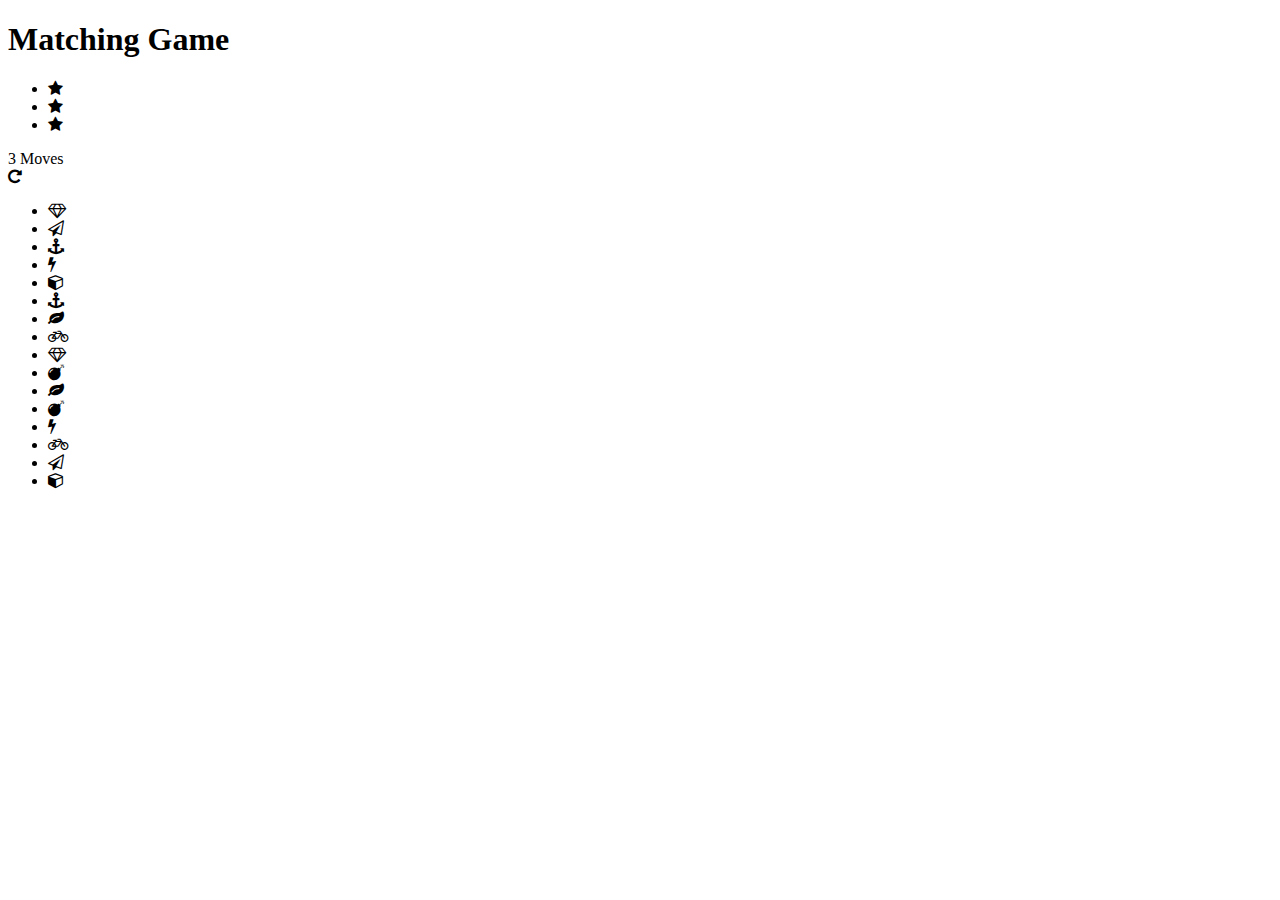
==== index.html @ f00375d7 "add files to gitignore + add jQuery in index.html" ====
<!doctype html>
<html lang="en">
<head>
    <meta charset="utf-8">
    <title>Matching Game</title>
    <meta name="description" content="">
    <link rel="stylesheet prefetch" href="https://maxcdn.bootstrapcdn.com/font-awesome/4.6.1/css/font-awesome.min.css">
    <link rel="stylesheet prefetch" href="https://fonts.googleapis.com/css?family=Coda">
    <link rel="stylesheet" href="css/app.css">
    <script src="https://ajax.googleapis.com/ajax/libs/jquery/3.3.1/jquery.min.js"></script>
</head>
<body>

    <div class="container">
        <header>
            <h1>Matching Game</h1>
        </header>

        <section class="score-panel">
        	<ul class="stars">
        		<li><i class="fa fa-star"></i></li>
        		<li><i class="fa fa-star"></i></li>
        		<li><i class="fa fa-star"></i></li>
        	</ul>

        	<span class="moves">3</span> Moves

            <div class="restart">
        		<i class="fa fa-repeat"></i>
        	</div>
        </section>

        <ul class="deck">
            <li class="card">
                <i class="fa fa-diamond"></i>
            </li>
            <li class="card">
                <i class="fa fa-paper-plane-o"></i>
            </li>
            <li class="card match">
                <i class="fa fa-anchor"></i>
            </li>
            <li class="card">
                <i class="fa fa-bolt"></i>
            </li>
            <li class="card">
                <i class="fa fa-cube"></i>
            </li>
            <li class="card match">
                <i class="fa fa-anchor"></i>
            </li>
            <li class="card">
                <i class="fa fa-leaf"></i>
            </li>
            <li class="card">
                <i class="fa fa-bicycle"></i>
            </li>
            <li class="card">
                <i class="fa fa-diamond"></i>
            </li>
            <li class="card">
                <i class="fa fa-bomb"></i>
            </li>
            <li class="card">
                <i class="fa fa-leaf"></i>
            </li>
            <li class="card">
                <i class="fa fa-bomb"></i>
            </li>
            <li class="card open show">
                <i class="fa fa-bolt"></i>
            </li>
            <li class="card">
                <i class="fa fa-bicycle"></i>
            </li>
            <li class="card">
                <i class="fa fa-paper-plane-o"></i>
            </li>
            <li class="card">
                <i class="fa fa-cube"></i>
            </li>
        </ul>
    </div>

    <script src="js/app.js"></script>
</body>
</html>
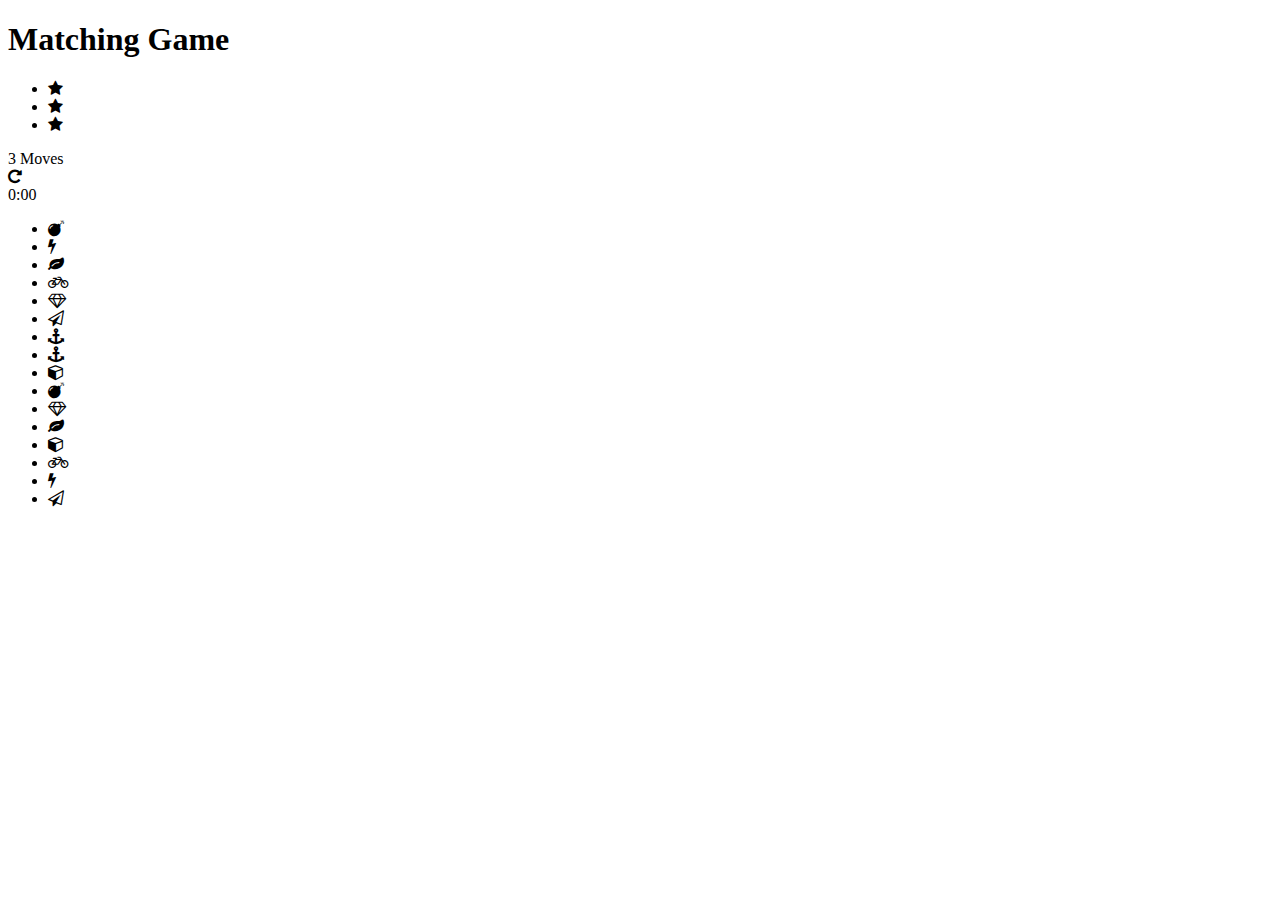
==== commit ff746042: "Clock design and functionality" ====
--- a/index.html
+++ b/index.html
@@ -17,6 +17,7 @@
         </header>
 
         <section class="score-panel">
+
         	<ul class="stars">
         		<li><i class="fa fa-star"></i></li>
         		<li><i class="fa fa-star"></i></li>
@@ -29,6 +30,9 @@
         		<i class="fa fa-repeat"></i>
         	</div>
         </section>
+
+        <!-- new clock element -->
+        <span class="clock">0:00</span>
 
         <ul class="deck">
             <li class="card">
@@ -83,5 +87,6 @@
     </div>
 
     <script src="js/app.js"></script>
+    <script src="js/functions.js"></script>
 </body>
 </html>
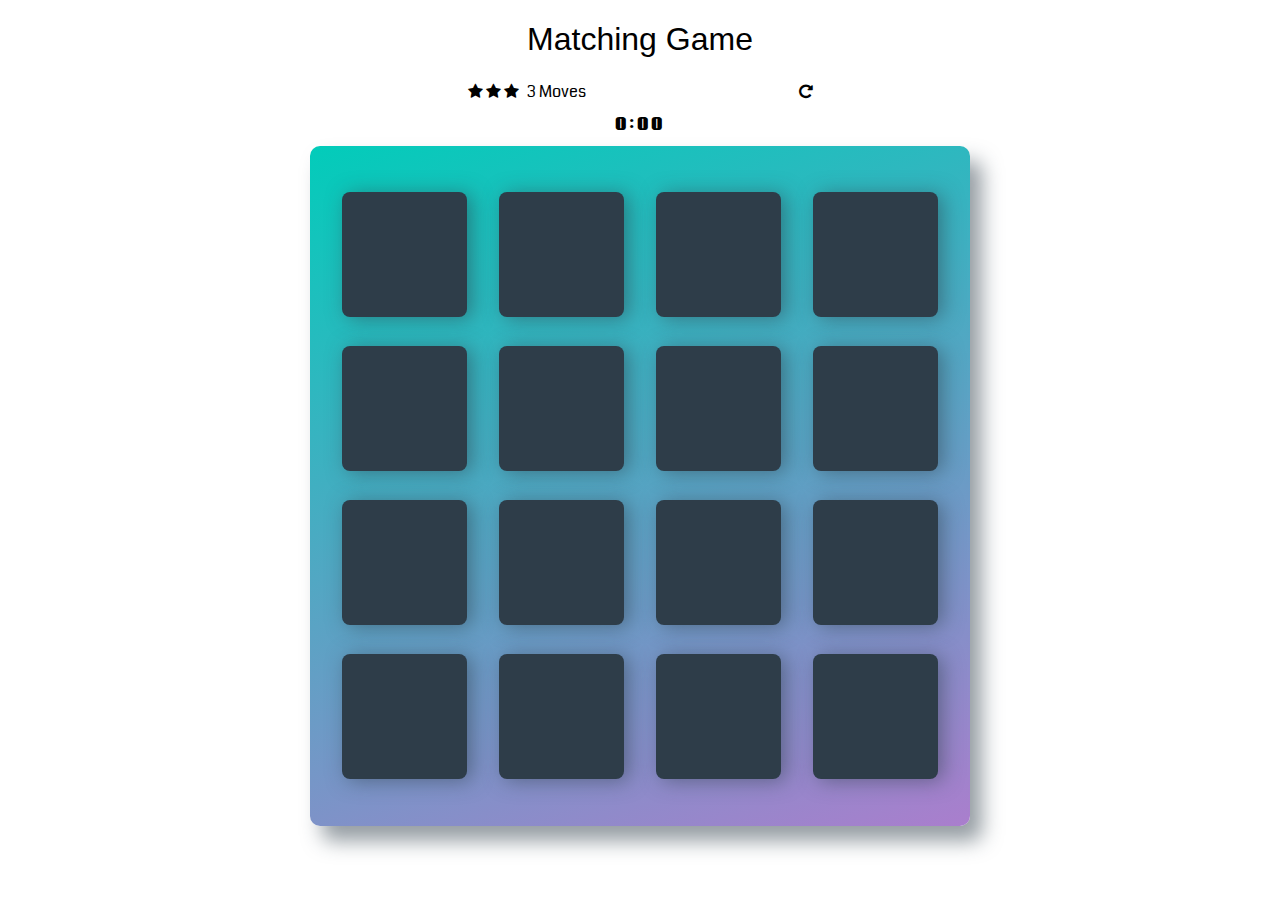
==== commit c7d8cde1: "modal, reset, restart code written. Still needs work.  May have to put functions with rest of jscrip" ====
--- a/index.html
+++ b/index.html
@@ -86,6 +86,26 @@
         </ul>
     </div>
 
+    <div class="modal_background hide">
+      <div class="modal_body">
+        <div class="modal_header">
+          <h1 class="modal_title">Game Details</h1>
+          <span class="modal_close">x</span>
+        </div>
+        <div class="modal_data">
+          <span class="modal_time">Time</span>
+          <span class="modal_stars">Stars</span>
+          <span class="modal_moves">Moves</span>
+        </div>
+        <div class="modal_buttons">
+          <button class="modal_button modal_cancel">Cancel</button>
+          <button class="modal_button modal_replay">Replay</button>
+        </div>
+      </div>
+    </div>
+
+
+
     <script src="js/app.js"></script>
     <script src="js/functions.js"></script>
 </body>
--- a/css/app.css
+++ b/css/app.css
@@ -0,0 +1,176 @@
+html {
+    box-sizing: border-box;
+}
+
+*,
+*::before,
+*::after {
+    box-sizing: inherit;
+}
+
+html,
+body {
+    width: 100%;
+    height: 100%;
+    margin: 0;
+    padding: 0;
+}
+
+body {
+    background: #ffffff url('../img/geometry2.png'); /* Background pattern from Subtle Patterns */
+    font-family: 'Coda', cursive;
+}
+
+.container {
+    display: flex;
+    justify-content: center;
+    align-items: center;
+    flex-direction: column;
+}
+
+h1 {
+    font-family: 'Open Sans', sans-serif;
+    font-weight: 300;
+}
+
+/*
+ * Styles for the deck of cards
+ */
+
+.deck {
+    width: 660px;
+    min-height: 680px;
+    background: linear-gradient(160deg, #02ccba 0%, #aa7ecd 100%);
+    padding: 32px;
+    border-radius: 10px;
+    box-shadow: 12px 15px 20px 0 rgba(46, 61, 73, 0.5);
+    display: flex;
+    flex-wrap: wrap;
+    justify-content: space-between;
+    align-items: center;
+    margin: 0 0 3em;
+}
+
+.deck .card {
+    height: 125px;
+    width: 125px;
+    /* background: #cccccc url('../img/shamrocks02.jpg'); */
+    background: #2e3d49;
+    background-size: 40px;
+    font-size: 0;
+    color: #ffffff;
+    border-radius: 8px;
+    cursor: pointer;
+    display: flex;
+    justify-content: center;
+    align-items: center;
+    box-shadow: 5px 2px 20px 0 rgba(46, 61, 73, 0.5);
+}
+
+.deck .card.open {
+    transform: rotateY(0);
+    background: #02b3e4;
+    cursor: default;
+}
+
+.deck .card.show {
+    font-size: 33px;
+}
+
+.deck .card.match {
+    cursor: default;
+    background: #02ccba;
+    font-size: 33px;
+}
+
+/*
+ * Styles for the Score Panel
+ */
+
+.score-panel {
+    text-align: left;
+    width: 345px;
+    margin-bottom: 10px;
+}
+
+.score-panel .stars {
+    margin: 0;
+    padding: 0;
+    display: inline-block;
+    margin: 0 5px 0 0;
+}
+
+.score-panel .stars li {
+    list-style: none;
+    display: inline-block;
+}
+
+.score-panel .restart {
+    float: right;
+    cursor: pointer;
+}
+
+.clock {
+  width: 75px;
+  margin-bottom: 10px;
+  text-align: center;
+  color: black;
+  font-weight: bold;
+  letter-spacing: 3px;
+}
+
+.modal_background {
+  position: absolute;
+  top: 0;
+  left: 0;
+  height: 100%;
+  width: 100%;
+  background: rgba(0, 0, 0, 0.438);
+  /* background: #000000; */
+}
+
+.modal_body {
+  position: relative;
+  /* height: 400px; Removed */
+  width: 400px;
+  top: 50%;
+  left: 50%;
+  background: #ffffff;
+  transform: translate(-50%, -40%);
+}
+
+.modal_header {
+  display: flex;
+  justify-content: space-between;
+  align-items: center;
+  padding: 0 24px;
+  border-bottom: 1px solid gray;
+}
+
+.modal_close {
+  font-weight: bold;
+  font-size: 32px;
+}
+
+.modal_data {
+  display: flex;
+  flex-direction: column;
+  align-items: center;
+  padding: 16px;
+  border-bottom: 1px solid gray;
+}
+
+.modal_buttons {
+  display: flex;
+  justify-content: space-around;
+  padding: 16px;
+}
+
+.modal_button {
+  width: 60px;
+  height: 30px;
+}
+
+.hide {
+  display: none;
+}
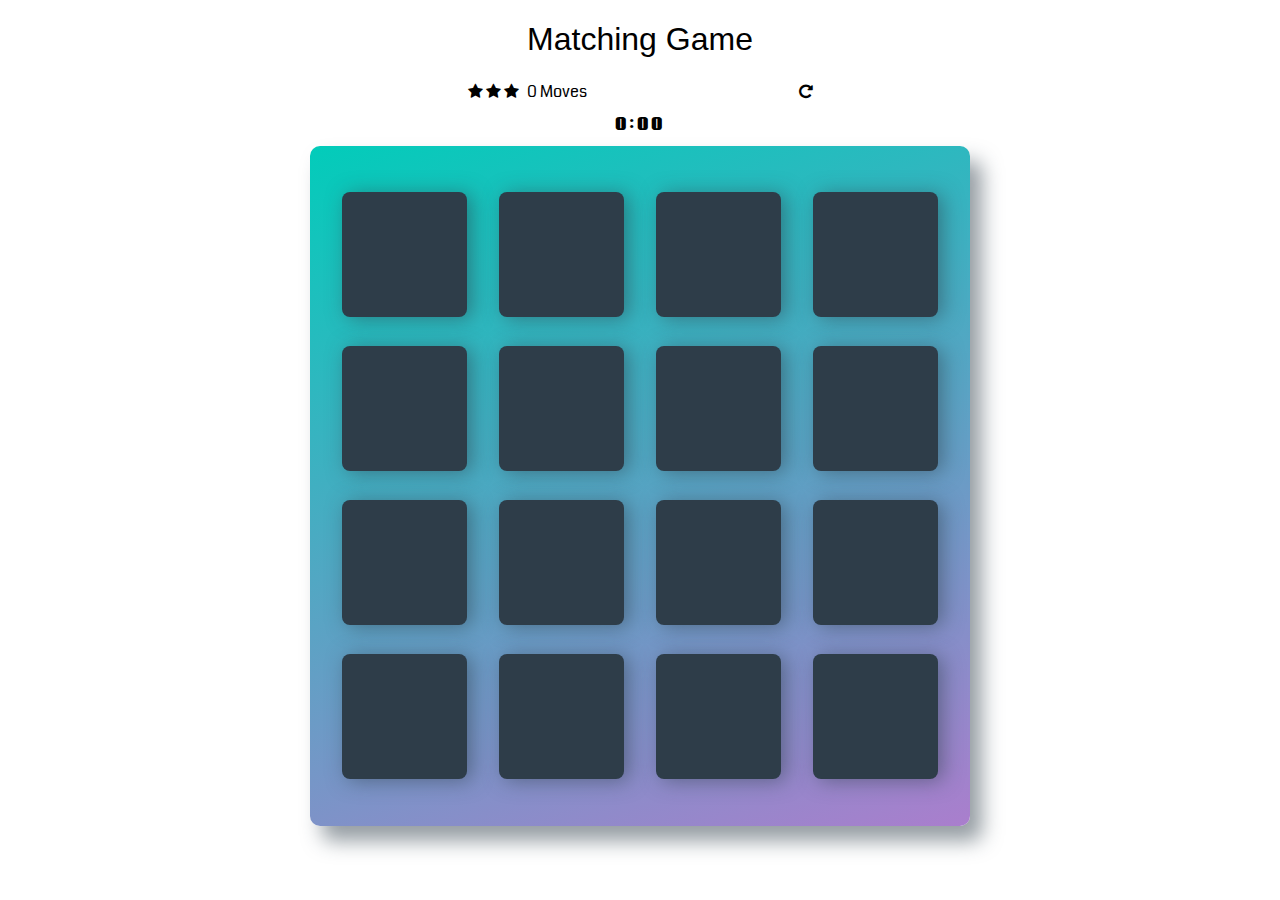
==== commit f258d272: "Most of the functionality is worked out.  Still some bugs" ====
--- a/index.html
+++ b/index.html
@@ -24,14 +24,14 @@
         		<li><i class="fa fa-star"></i></li>
         	</ul>
 
-        	<span class="moves">3</span> Moves
+        	<span class="moves">0</span> Moves
 
             <div class="restart">
         		<i class="fa fa-repeat"></i>
         	</div>
         </section>
 
-        <!-- new clock element -->
+        <!-- adde new clock element -->
         <span class="clock">0:00</span>
 
         <ul class="deck">
@@ -99,14 +99,15 @@
         </div>
         <div class="modal_buttons">
           <button class="modal_button modal_cancel">Cancel</button>
-          <button class="modal_button modal_replay">Replay</button>
+          <button class="modal_button modal_replay">Play / Replay</button>
         </div>
       </div>
     </div>
 
 
+    <!-- <script src="js/functions.js"></script> -->
+    <script src="js/app.js"></script>
 
-    <script src="js/app.js"></script>
-    <script src="js/functions.js"></script>
+
 </body>
 </html>
--- a/css/app.css
+++ b/css/app.css
@@ -167,7 +167,7 @@
 }
 
 .modal_button {
-  width: 60px;
+  width: 120px;
   height: 30px;
 }
 
